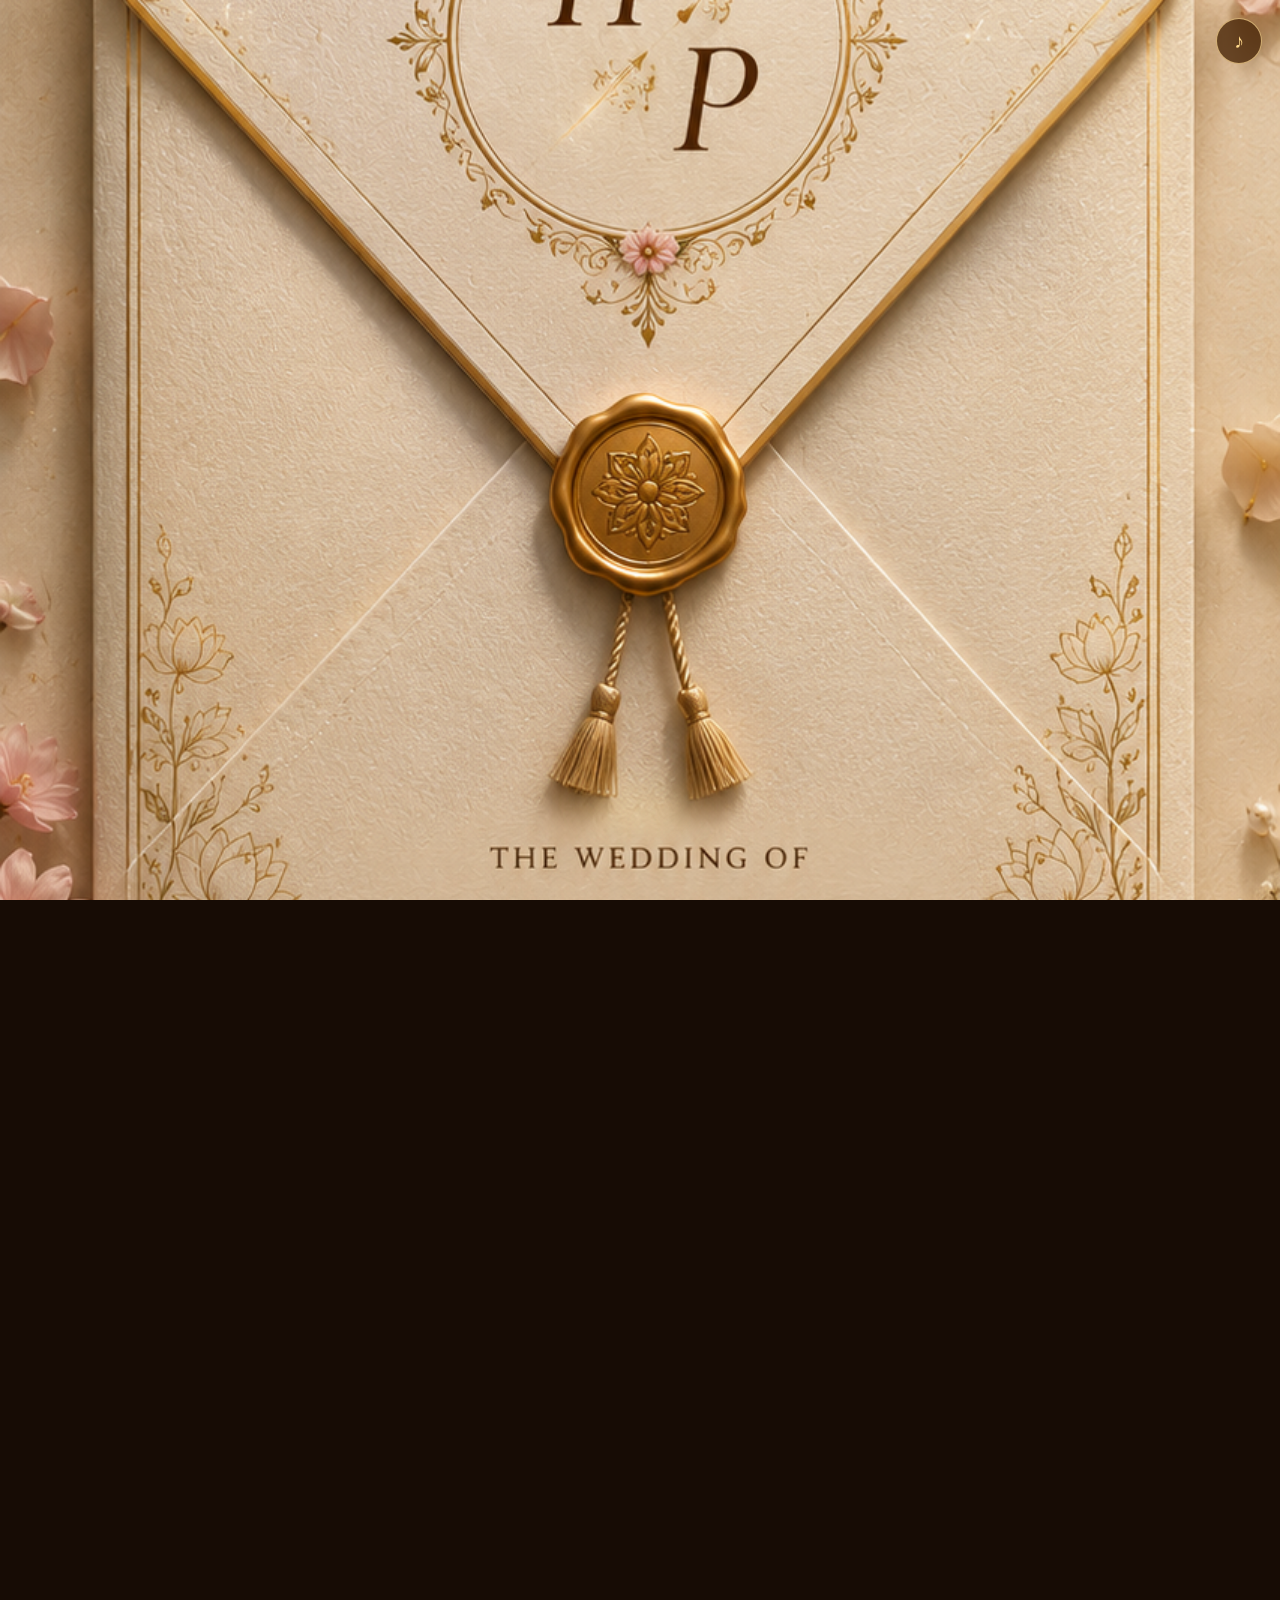
==== index.html @ 1ca6ea2b "Add files via upload" ====
<!DOCTYPE html>
<html lang="en">
<head>
<meta charset="UTF-8" />
<meta name="viewport" content="width=device-width, initial-scale=1.0" />
<title>Harsh & Preksha Wedding Invitation</title>
<link rel="preconnect" href="https://fonts.googleapis.com">
<link rel="preconnect" href="https://fonts.gstatic.com" crossorigin>
<link href="https://fonts.googleapis.com/css2?family=Cinzel:wght@400;500;600;700&family=Great+Vibes&family=Poppins:wght@300;400;500;600&display=swap" rel="stylesheet">
<style>
:root{--gold:#b8862c;--deep:#4b240e;--maroon:#761d16;--cream:#fff6e5;}
*{box-sizing:border-box} html,body{margin:0;min-height:100%;font-family:Poppins,system-ui,sans-serif;background:#170c05;color:#3b2111;overflow-x:hidden}
.landing{position:fixed;inset:0;z-index:10;display:grid;place-items:center;overflow:hidden;background:#edd9b9;transition:opacity 1s ease,transform 1s ease;}
.landing.opened{opacity:0;transform:scale(1.04);pointer-events:none}
.envelope-art{position:absolute;inset:0;background-image:url([data-uri]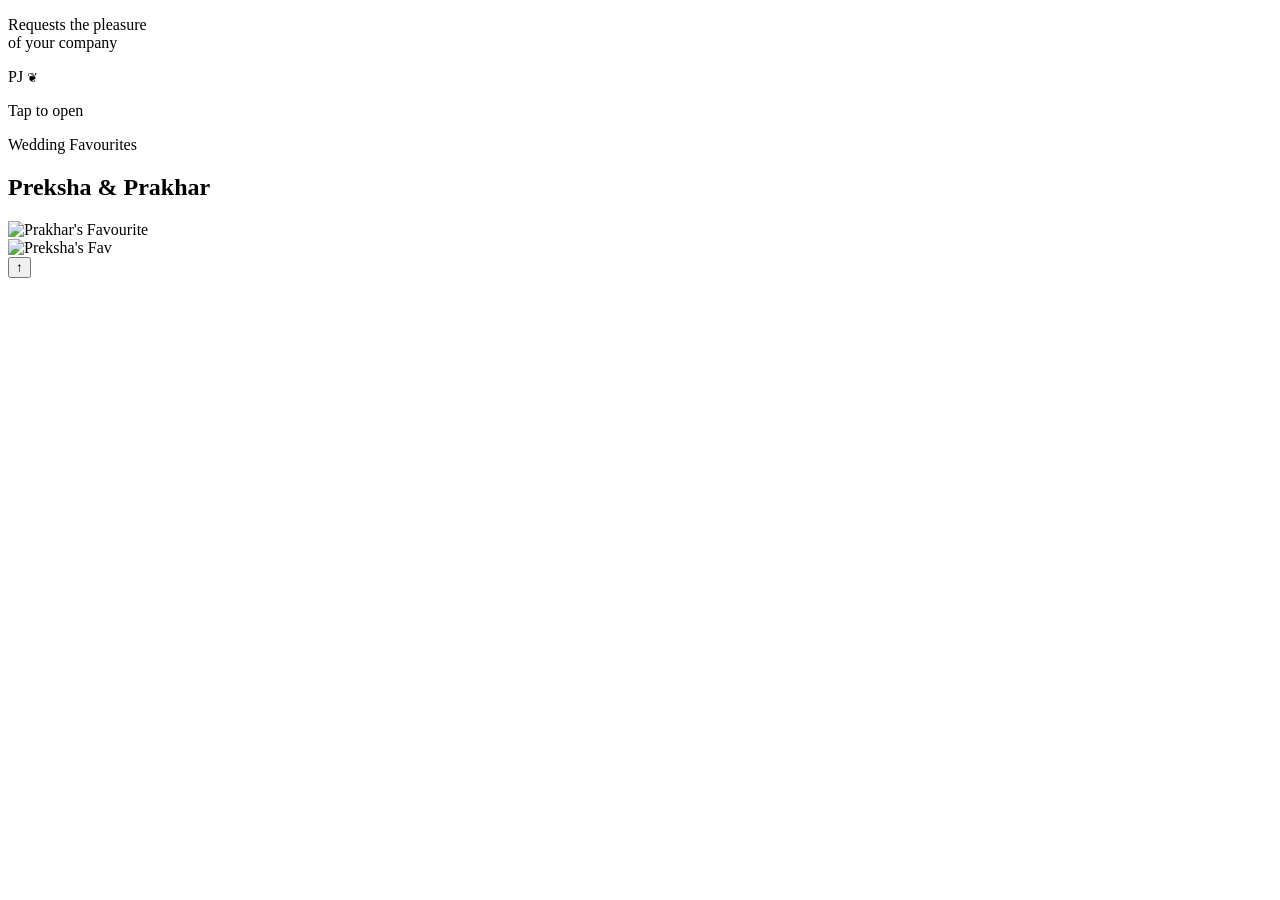
